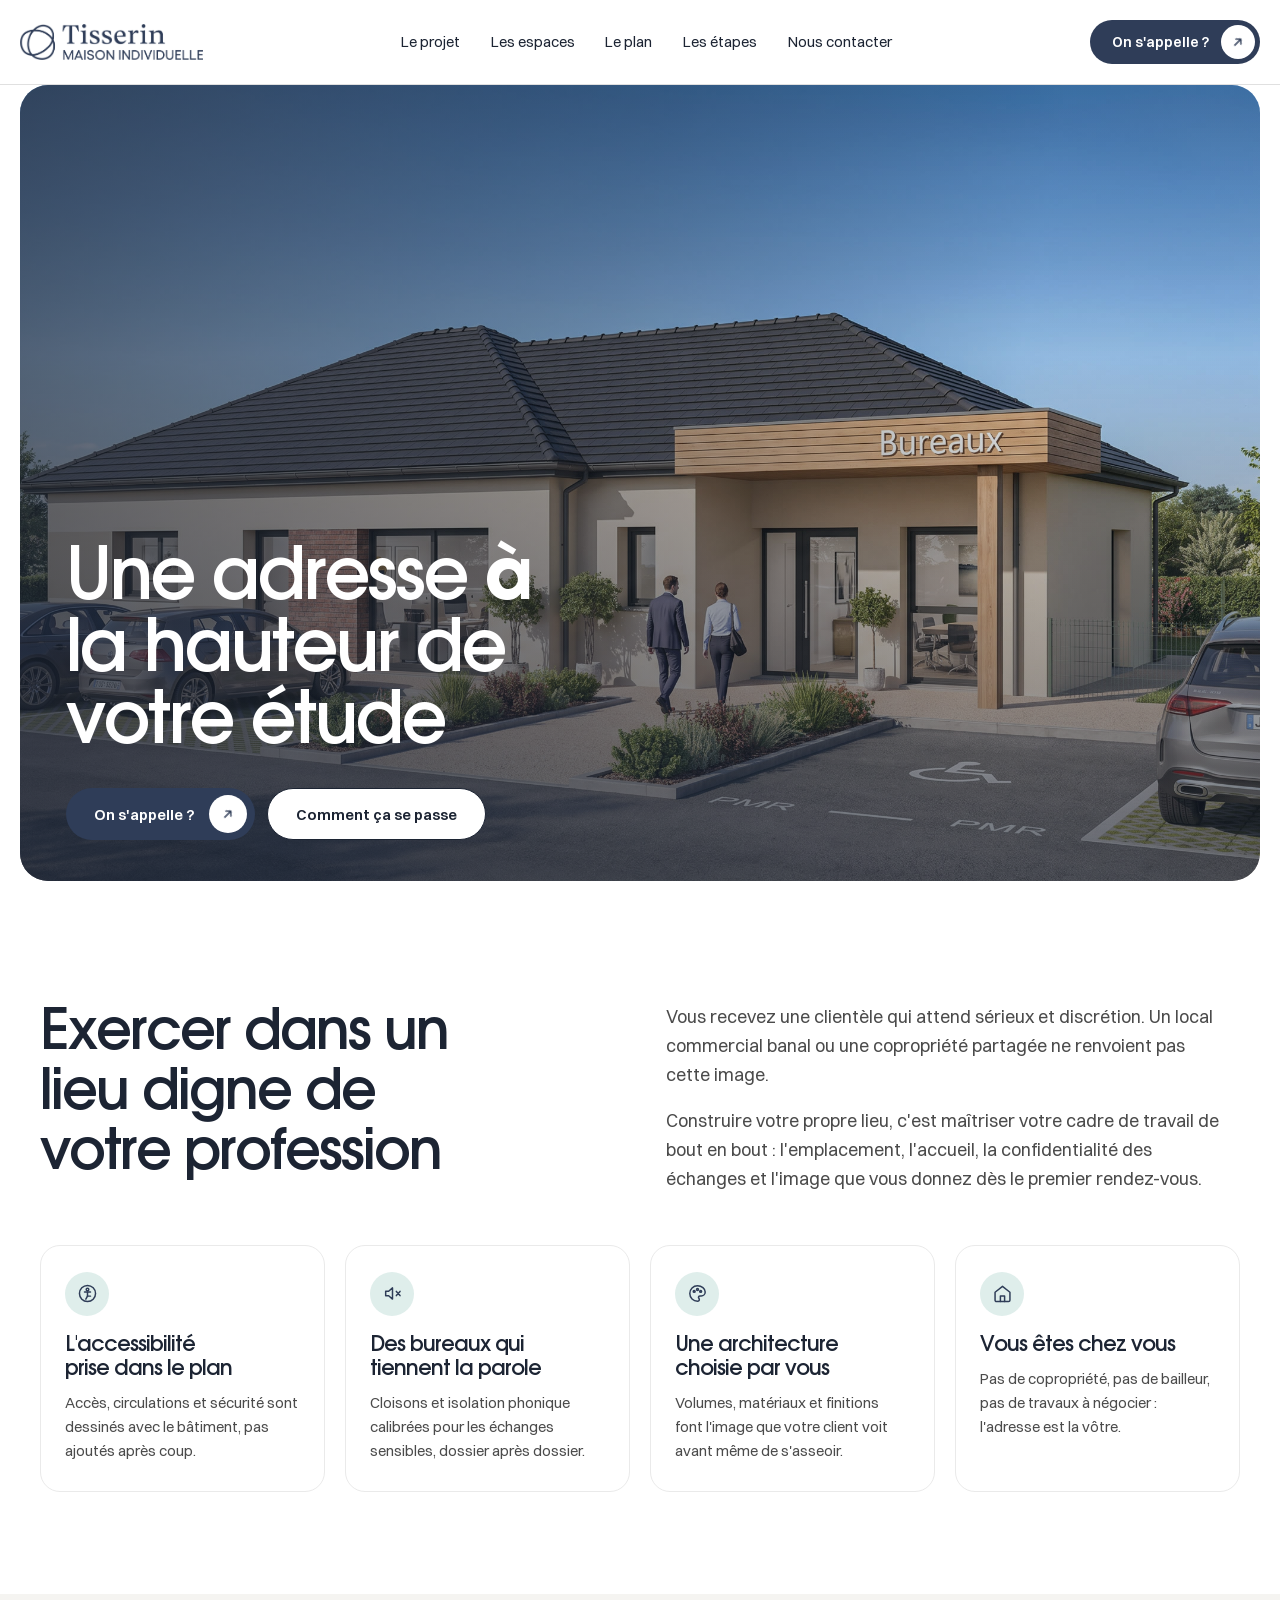
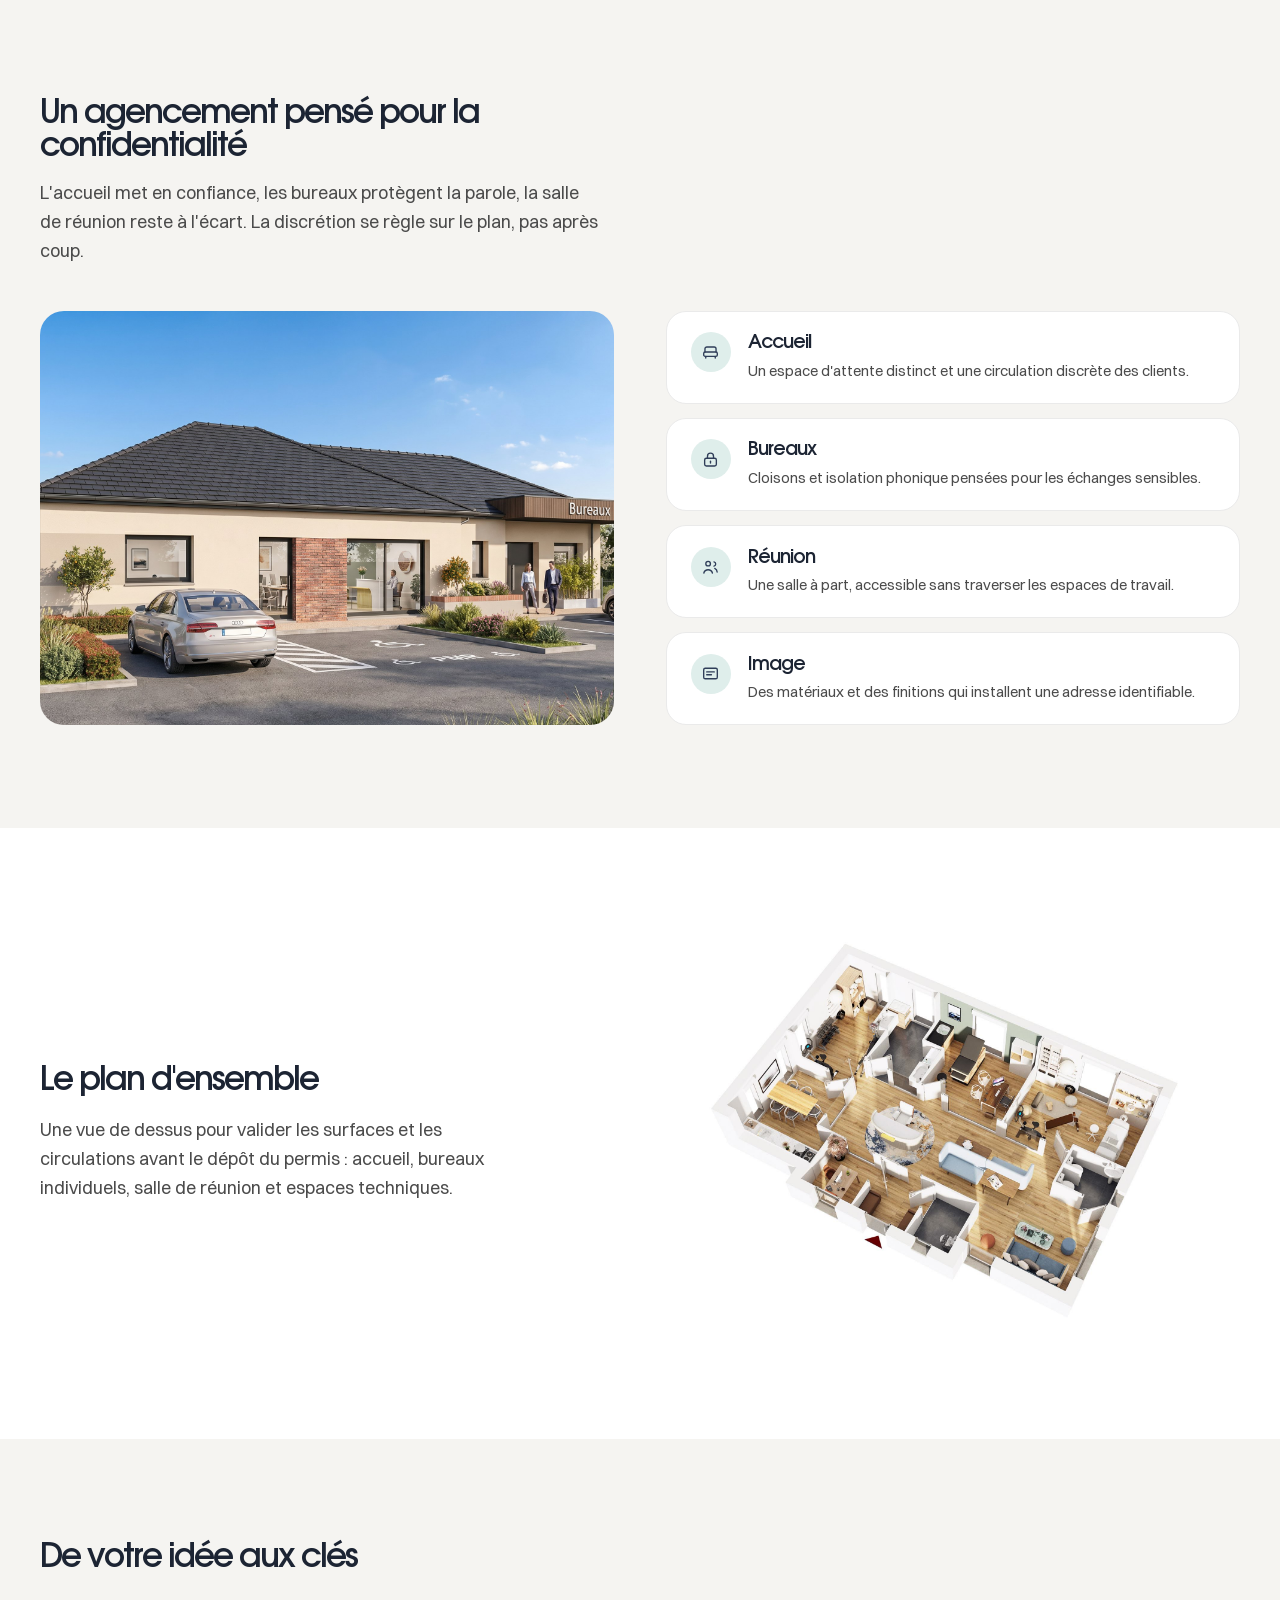
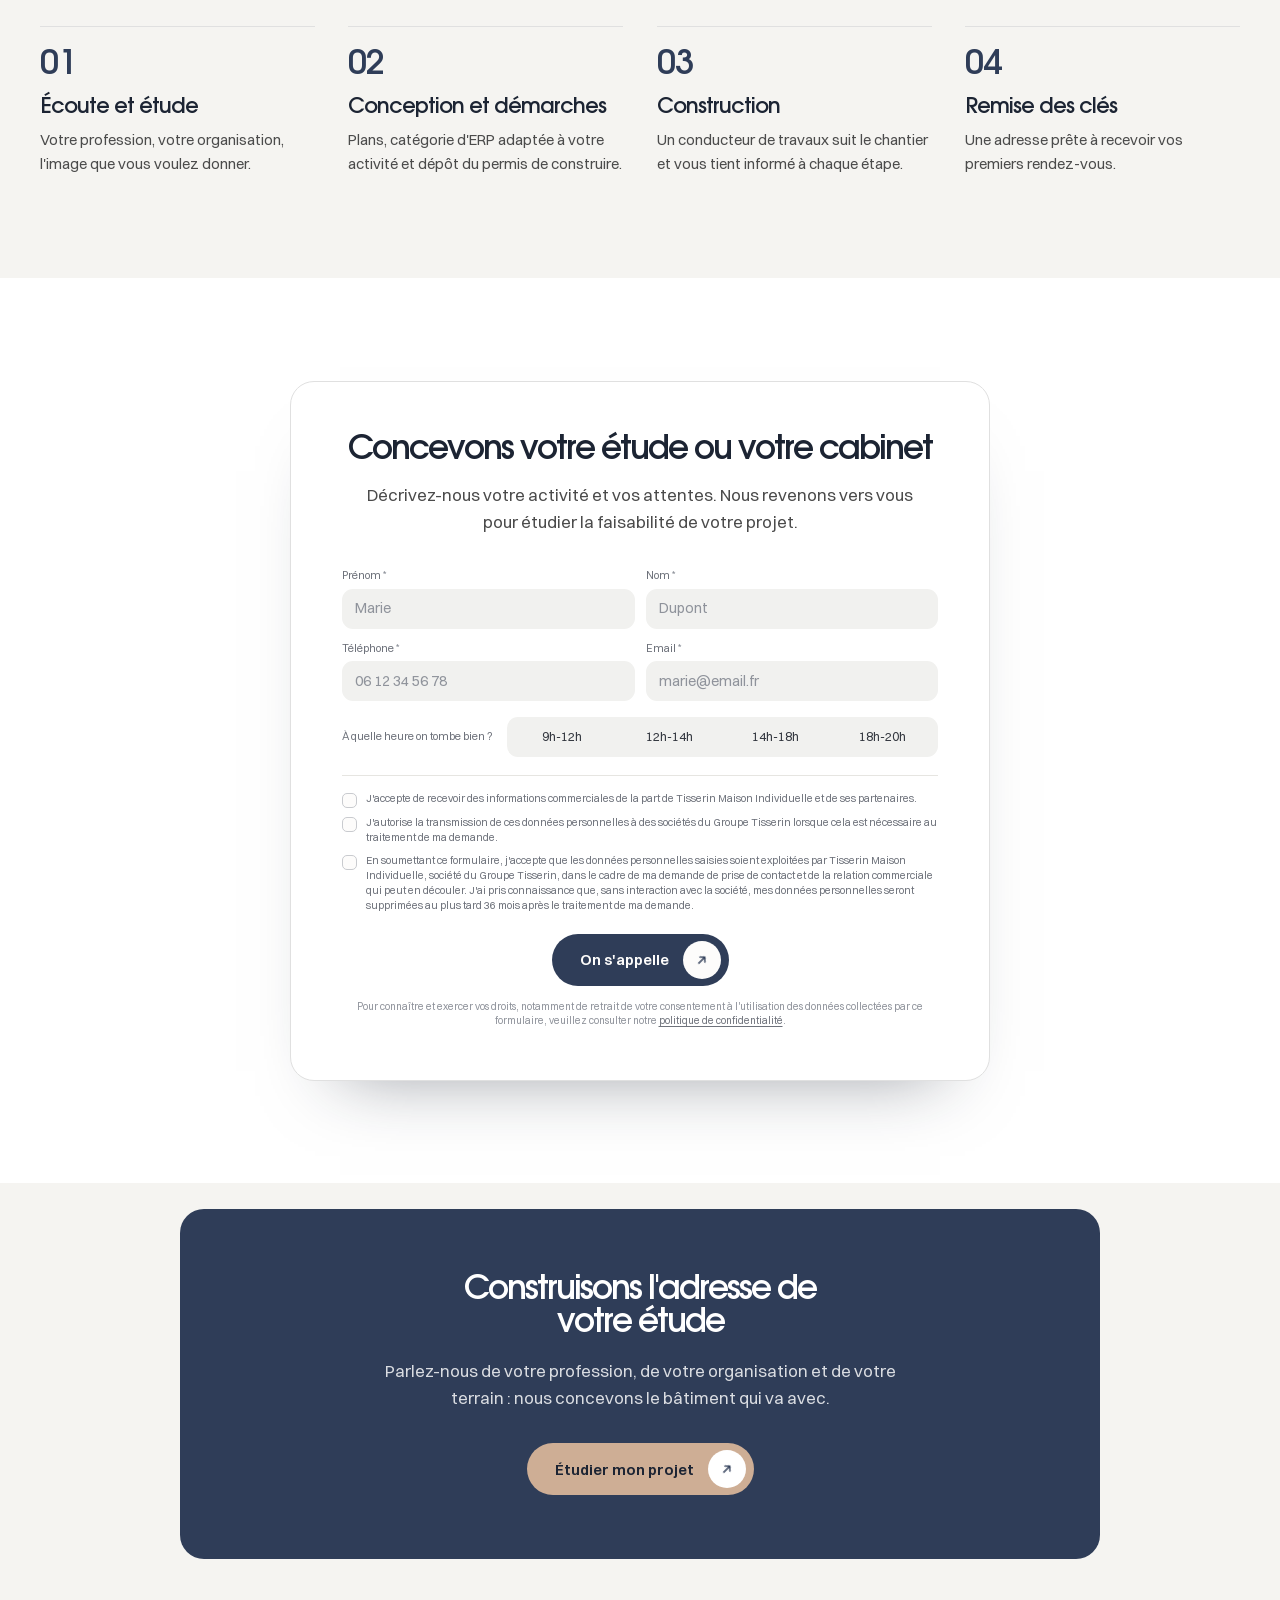
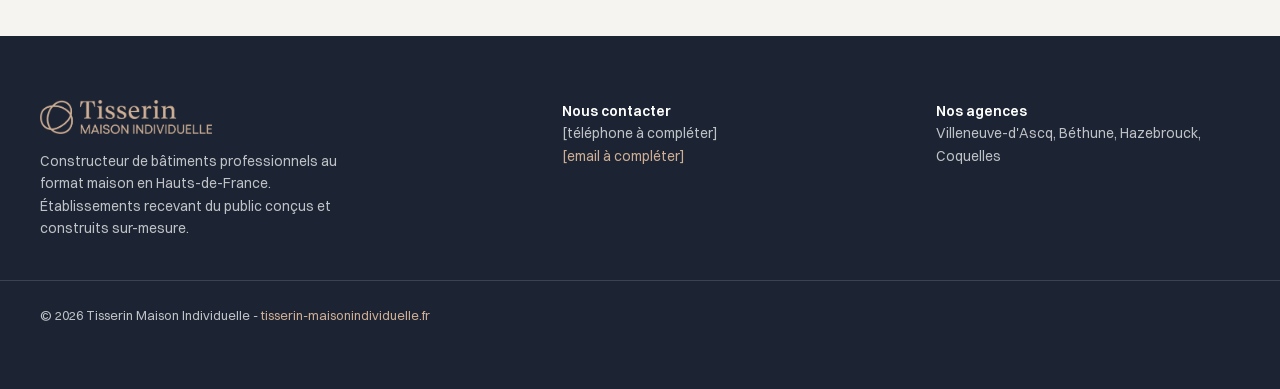
==== professions-reglementees.html @ dc26e5a3 "Landing pages ERP TMI : maquettes de recette Trois pages issues d'un gabarit unique (petite enfance," ====
<!doctype html>
<html lang="fr">
<head>
<meta charset="utf-8">
<meta name="viewport" content="width=device-width, initial-scale=1">
<title>Étude de notaire et cabinet d'avocat sur-mesure aux normes ERP | Tisserin Maison Individuelle</title>
<meta name="description" content="Tisserin Maison Individuelle construit votre étude ou votre cabinet sur-mesure, aux normes ERP : une adresse qui inspire confiance et préserve la confidentialité des échanges.">
<meta name="robots" content="noindex, nofollow">
<link rel="preload" href="assets/fonts/Involve-SemiBold.woff2" as="font" type="font/woff2" crossorigin>
<link rel="preload" href="assets/fonts/Switzer-Regular.woff2" as="font" type="font/woff2" crossorigin>
<link rel="stylesheet" href="gabarit/lp-erp.css">
</head>
<body>

<!-- ============ HEADER ============ -->
<header class="hdr">
  <div class="hdr-in">
    <a class="hdr-logo" href="https://www.tisserin-maisonindividuelle.fr/" aria-label="Tisserin Maison Individuelle">
      <img src="assets/logo-tmi-navy.png" alt="Tisserin Maison Individuelle" width="857" height="169">
    </a>
    <nav class="hdr-nav" aria-label="Sections de la page">
      <a href="#projet">Le projet</a>
      <a href="#metier">Les espaces</a>
      <a href="#plan">Le plan</a>
      <a href="#etapes">Les étapes</a>
      <a href="#contact">Nous contacter</a>
    </nav>
    <a class="btn btn--navy btn--sm hdr-cta" href="#contact"><span class="btn-txt">On s'appelle ?</span><span class="btn-rond"><span class="btn-icon-wrap"><span class="btn-icon"><svg viewBox="0 0 24 24" fill="none" stroke="currentColor" stroke-width="2.2" stroke-linecap="round" stroke-linejoin="round" aria-hidden="true"><path d="M4 12h15M13 6l6 6-6 6"/></svg></span><span class="btn-icon-hover"><svg viewBox="0 0 24 24" fill="none" stroke="currentColor" stroke-width="2.2" stroke-linecap="round" stroke-linejoin="round" aria-hidden="true"><path d="M4 12h15M13 6l6 6-6 6"/></svg></span></span></span></a>
  </div>
</header>

<!-- ============ HERO ============ -->
<section class="hero">
  <div class="hero-cadre">
    <div class="hero-carte">
      <div class="hero-bg">
        <img src="assets/bureau-exterieur.jpg" alt="Bâtiment de bureaux au format maison, entrée et stationnement accessible" fetchpriority="high">
      </div>
      <div class="hero-txt">
        <h1>Une adresse à la hauteur de votre étude</h1>
      </div>
      <div class="hero-actions">
        <a class="btn btn--navy" href="#contact"><span class="btn-txt">On s'appelle ?</span><span class="btn-rond"><span class="btn-icon-wrap"><span class="btn-icon"><svg viewBox="0 0 24 24" fill="none" stroke="currentColor" stroke-width="2.2" stroke-linecap="round" stroke-linejoin="round" aria-hidden="true"><path d="M4 12h15M13 6l6 6-6 6"/></svg></span><span class="btn-icon-hover"><svg viewBox="0 0 24 24" fill="none" stroke="currentColor" stroke-width="2.2" stroke-linecap="round" stroke-linejoin="round" aria-hidden="true"><path d="M4 12h15M13 6l6 6-6 6"/></svg></span></span></span></a>
        <a class="btn btn--contour" href="#projet"><span class="btn-txt">Comment ça se passe</span></a>
      </div>
    </div>
  </div>
</section>

<!-- ============ INTRO ============ -->
<section class="sec" id="projet">
  <div class="wrap sec-tete rv">
    <h2>Exercer dans un lieu digne de votre profession</h2>
    <div>
      <p class="lede">Vous recevez une clientèle qui attend sérieux et discrétion. Un local commercial banal ou une copropriété partagée ne renvoient pas cette image.</p>
      <p class="lede" style="margin-top:1.1rem">Construire votre propre lieu, c'est maîtriser votre cadre de travail de bout en bout : l'emplacement, l'accueil, la confidentialité des échanges et l'image que vous donnez dès le premier rendez-vous.</p>
    </div>
  </div>
  <div class="wrap">
    <div class="cartes cartes-picto rv">
      <article class="carte-picto"><span class="carte-ico"><svg viewBox="0 0 24 24" fill="none" stroke="currentColor" stroke-width="1.7" stroke-linecap="round" stroke-linejoin="round" aria-hidden="true"><circle cx="12" cy="12" r="9.2"/><circle cx="12" cy="7.4" r="1.5"/><path d="M8.6 10.2h6.8"/><path d="M12 10.2V15h3.4"/><path d="m12 15-1.9 3.4"/></svg></span><h3>L'accessibilité prise dans le plan</h3><p>Accès, circulations et sécurité sont dessinés avec le bâtiment, pas ajoutés après coup.</p></article>
      <article class="carte-picto"><span class="carte-ico"><svg viewBox="0 0 24 24" fill="none" stroke="currentColor" stroke-width="1.7" stroke-linecap="round" stroke-linejoin="round" aria-hidden="true"><path d="M4.2 14.6V9.4h3.4L12 5.6v12.8l-4.4-3.8z"/><path d="m16.4 9.6 4.2 4.8M20.6 9.6l-4.2 4.8"/></svg></span><h3>Des bureaux qui tiennent la parole</h3><p>Cloisons et isolation phonique calibrées pour les échanges sensibles, dossier après dossier.</p></article>
      <article class="carte-picto"><span class="carte-ico"><svg viewBox="0 0 24 24" fill="none" stroke="currentColor" stroke-width="1.7" stroke-linecap="round" stroke-linejoin="round" aria-hidden="true"><path d="M12 3.2a8.8 8.8 0 0 0 0 17.6c1.4 0 2.1-.9 2.1-1.9 0-1.2-1-1.7-1-2.7 0-.8.7-1.4 1.6-1.4h1.6a4.5 4.5 0 0 0 4.5-4.5c0-3.9-4-7.1-8.8-7.1z"/><circle cx="8.2" cy="9.6" r="1.1"/><circle cx="12" cy="7.4" r="1.1"/><circle cx="15.6" cy="9.6" r="1.1"/></svg></span><h3>Une architecture choisie par vous</h3><p>Volumes, matériaux et finitions font l'image que votre client voit avant même de s'asseoir.</p></article>
      <article class="carte-picto"><span class="carte-ico"><svg viewBox="0 0 24 24" fill="none" stroke="currentColor" stroke-width="1.7" stroke-linecap="round" stroke-linejoin="round" aria-hidden="true"><path d="M3.5 10.6 12 3.8l8.5 6.8v9a1.6 1.6 0 0 1-1.6 1.6H5.1a1.6 1.6 0 0 1-1.6-1.6z"/><path d="M9.6 21.2v-6.4h4.8v6.4"/></svg></span><h3>Vous êtes chez vous</h3><p>Pas de copropriété, pas de bailleur, pas de travaux à négocier : l'adresse est la vôtre.</p></article>
    </div>
  </div>
</section>

<!-- ============ SCENE METIER (image + cartes) ============ -->
<section class="sec sec--casse" id="metier">
  <div class="wrap rv">
    <header class="sec-intro">
      <h2 class="h2-sm">Un agencement pensé pour la confidentialité</h2>
      <p class="lede">L'accueil met en confiance, les bureaux protègent la parole, la salle de réunion reste à l'écart. La discrétion se règle sur le plan, pas après coup.</p>
    </header>
    <div class="duo duo-scene">
      <div class="duo-media">
        <img src="assets/bureau-scene.jpg" alt="Bâtiment professionnel au format maison vu depuis le stationnement, enseigne Bureaux" loading="lazy">
      </div>
      <ul class="cartes-ligne">
        <li><span class="carte-ico"><svg viewBox="0 0 24 24" fill="none" stroke="currentColor" stroke-width="1.7" stroke-linecap="round" stroke-linejoin="round" aria-hidden="true"><path d="M5 11.4V7.4A2.4 2.4 0 0 1 7.4 5h9.2A2.4 2.4 0 0 1 19 7.4v4"/><rect x="3.4" y="11.4" width="17.2" height="5.4" rx="1.8"/><path d="M6 16.8V19M18 16.8V19"/></svg></span><div><h3>Accueil</h3><p>Un espace d'attente distinct et une circulation discrète des clients.</p></div></li>
        <li><span class="carte-ico"><svg viewBox="0 0 24 24" fill="none" stroke="currentColor" stroke-width="1.7" stroke-linecap="round" stroke-linejoin="round" aria-hidden="true"><rect x="4.6" y="10.4" width="14.8" height="9.8" rx="2.2"/><path d="M8.2 10.4V7.8a3.8 3.8 0 0 1 7.6 0v2.6"/><path d="M12 14.2v2.2"/></svg></span><div><h3>Bureaux</h3><p>Cloisons et isolation phonique pensées pour les échanges sensibles.</p></div></li>
        <li><span class="carte-ico"><svg viewBox="0 0 24 24" fill="none" stroke="currentColor" stroke-width="1.7" stroke-linecap="round" stroke-linejoin="round" aria-hidden="true"><circle cx="9" cy="8.4" r="2.9"/><path d="M3.6 20.2a5.6 5.6 0 0 1 10.8 0"/><path d="M16.4 6.2a2.7 2.7 0 0 1 0 5.3"/><path d="M17.4 14.4a5.3 5.3 0 0 1 3 4.6"/></svg></span><div><h3>Réunion</h3><p>Une salle à part, accessible sans traverser les espaces de travail.</p></div></li>
        <li><span class="carte-ico"><svg viewBox="0 0 24 24" fill="none" stroke="currentColor" stroke-width="1.7" stroke-linecap="round" stroke-linejoin="round" aria-hidden="true"><rect x="3.4" y="5.4" width="17.2" height="13.2" rx="2"/><path d="M7.2 10h9.6M7.2 13.6h6"/></svg></span><div><h3>Image</h3><p>Des matériaux et des finitions qui installent une adresse identifiable.</p></div></li>
      </ul>
    </div>
  </div>
</section>

<!-- ============ PLAN ============ -->
<section class="sec" id="plan">
  <div class="wrap duo duo-inverse rv">
    <div class="duo-media">
      <img src="assets/bureau-plan.jpg" alt="Plan en vue de dessus d'un bâtiment de bureaux au format maison" loading="lazy">
    </div>
    <div>
      <h2 class="h2-sm">Le plan d'ensemble</h2>
      <p class="lede">Une vue de dessus pour valider les surfaces et les circulations avant le dépôt du permis : accueil, bureaux individuels, salle de réunion et espaces techniques.</p>
    </div>
  </div>
</section>

<!-- ============ PROCESS ============ -->
<section class="sec sec--casse" id="etapes">
  <div class="wrap rv">
    <h2 class="h2-sm">De votre idée aux clés</h2>
    <ol class="etapes">
      <li><span class="etape-num">01</span><h3>Écoute et étude</h3><p>Votre profession, votre organisation, l'image que vous voulez donner.</p></li>
      <li><span class="etape-num">02</span><h3>Conception et démarches</h3><p>Plans, catégorie d'ERP adaptée à votre activité et dépôt du permis de construire.</p></li>
      <li><span class="etape-num">03</span><h3>Construction</h3><p>Un conducteur de travaux suit le chantier et vous tient informé à chaque étape.</p></li>
      <li><span class="etape-num">04</span><h3>Remise des clés</h3><p>Une adresse prête à recevoir vos premiers rendez-vous.</p></li>
    </ol>
  </div>
</section>

<!-- ============ FORMULAIRE ============ -->
<!--
  C'EST LE FORMULAIRE DE LA POP-UP DE RAPPEL DE TMI, a l'identique.
  Meme balisage (le DOM reel du CF7 9776) et meme dessin (les regles #tmiFc de
  spaciaz-child/tmi-popup-contact.css, recopiees dans lp-erp.css).
  Le jour ou la page part sur le site, ce bloc entier est remplace par le code
  court, qui rend exactement ce balisage :

      [tmi_contact]

  Ne pas retoucher le dessin ici sans le repercuter dans tmi-popup-contact.css,
  sinon le formulaire de la landing et celui du site divergent.
-->
<section class="form-sec" id="contact">
  <div class="wrap">
    <div class="form-carte rv">
      <header>
        <h2 class="h2-sm">Concevons votre étude ou votre cabinet</h2>
        <p class="lede" style="margin-inline:auto">Décrivez-nous votre activité et vos attentes. Nous revenons vers vous pour étudier la faisabilité de votre projet.</p>
      </header>
      <div id="tmiFc">
<div class="wpcf7 no-js" id="wpcf7-f9776-o1" lang="fr-FR" dir="ltr" data-wpcf7-id="9776">
<div class="screen-reader-response"><p role="status" aria-live="polite" aria-atomic="true"></p> <ul></ul></div>
<form action="#wpcf7-f9776-o1" method="post" class="wpcf7-form init" aria-label="Formulaire de contact" novalidate="novalidate" data-status="init">
<fieldset class="hidden-fields-container"><input type="hidden" name="_wpcf7" value="9776" /><input type="hidden" name="_wpcf7_version" value="6.1.6" /><input type="hidden" name="_wpcf7_locale" value="fr_FR" /><input type="hidden" name="_wpcf7_unit_tag" value="wpcf7-f9776-o1" /><input type="hidden" name="_wpcf7_container_post" value="0" /><input type="hidden" name="_wpcf7_posted_data_hash" value="" />
</fieldset>
<div class="tmi-form tmi-form--compact">

<div class="tmi-form__grid">
<p class="tmi-field"><label for="tmi-prenom">Prénom <abbr class="tmi-field__req" title="obligatoire">*</abbr></label>
<span class="wpcf7-form-control-wrap" data-name="prenom"><input size="40" maxlength="400" class="wpcf7-form-control wpcf7-text wpcf7-validates-as-required" id="tmi-prenom" autocomplete="given-name" aria-required="true" aria-invalid="false" placeholder="Marie" value="" type="text" name="prenom" /></span></p>

<p class="tmi-field"><label for="tmi-nom">Nom <abbr class="tmi-field__req" title="obligatoire">*</abbr></label>
<span class="wpcf7-form-control-wrap" data-name="nom"><input size="40" maxlength="400" class="wpcf7-form-control wpcf7-text wpcf7-validates-as-required" id="tmi-nom" autocomplete="family-name" aria-required="true" aria-invalid="false" placeholder="Dupont" value="" type="text" name="nom" /></span></p>

<p class="tmi-field"><label for="tmi-tel">Téléphone <abbr class="tmi-field__req" title="obligatoire">*</abbr></label>
<span class="wpcf7-form-control-wrap" data-name="telephone"><input size="40" maxlength="400" inputmode="tel" class="wpcf7-form-control wpcf7-tel wpcf7-validates-as-required wpcf7-text wpcf7-validates-as-tel" id="tmi-tel" autocomplete="tel" aria-required="true" aria-invalid="false" placeholder="06 12 34 56 78" value="" type="tel" name="telephone" /></span></p>

<p class="tmi-field"><label for="tmi-email">Email <abbr class="tmi-field__req" title="obligatoire">*</abbr></label>
<span class="wpcf7-form-control-wrap" data-name="email"><input size="40" maxlength="400" class="wpcf7-form-control wpcf7-email wpcf7-validates-as-required wpcf7-text wpcf7-validates-as-email" id="tmi-email" autocomplete="email" aria-required="true" aria-invalid="false" placeholder="marie@email.fr" value="" type="email" name="email" /></span></p>
</div>

<div class="tmiPp-creneaux tmiPp-creneaux--grand">
<span id="tmiPpCreneau">À quelle heure on tombe bien ?</span>
<span class="wpcf7-form-control-wrap" data-name="creneau"><span class="wpcf7-form-control wpcf7-radio tmiPp-segments" role="radiogroup" aria-labelledby="tmiPpCreneau"><span class="wpcf7-list-item first"><label><input type="radio" name="creneau" value="9h-12h" /><span class="wpcf7-list-item-label">9h-12h</span></label></span><span class="wpcf7-list-item"><label><input type="radio" name="creneau" value="12h-14h" /><span class="wpcf7-list-item-label">12h-14h</span></label></span><span class="wpcf7-list-item"><label><input type="radio" name="creneau" value="14h-18h" /><span class="wpcf7-list-item-label">14h-18h</span></label></span><span class="wpcf7-list-item last"><label><input type="radio" name="creneau" value="18h-20h" /><span class="wpcf7-list-item-label">18h-20h</span></label></span></span></span>
</div>

<p class="tmi-field tmiPp-creneaux tmiPp-creneaux--petit"><label for="tmi-creneau">À quelle heure on tombe bien ?</label>
<span class="wpcf7-form-control-wrap" data-name="creneau_mobile"><select class="wpcf7-form-control wpcf7-select" id="tmi-creneau" aria-invalid="false" name="creneau_mobile"><option value="">Choisir un créneau</option><option value="9h-12h">9h-12h</option><option value="12h-14h">12h-14h</option><option value="14h-18h">14h-18h</option><option value="18h-20h">18h-20h</option></select></span></p>

<div class="tmi-form__consents">
<div class="tmi-field tmi-field--consent">
<span class="wpcf7-form-control-wrap" data-name="consentement"><span class="wpcf7-form-control wpcf7-acceptance optional"><span class="wpcf7-list-item"><label><input type="checkbox" name="consentement" value="1" aria-invalid="false" /><span class="wpcf7-list-item-label">J'accepte de recevoir des informations commerciales de la part de Tisserin Maison Individuelle et de ses partenaires.</span></label></span></span></span>
</div>

<div class="tmi-field tmi-field--consent">
<span class="wpcf7-form-control-wrap" data-name="transmission"><span class="wpcf7-form-control wpcf7-acceptance optional"><span class="wpcf7-list-item"><label><input type="checkbox" name="transmission" value="1" aria-invalid="false" /><span class="wpcf7-list-item-label">J'autorise la transmission de ces données personnelles à des sociétés du Groupe Tisserin lorsque cela est nécessaire au traitement de ma demande.</span></label></span></span></span>
</div>

<div class="tmi-field tmi-field--consent tmi-field--consent-long">
<span class="wpcf7-form-control-wrap" data-name="donnees"><span class="wpcf7-form-control wpcf7-acceptance optional"><span class="wpcf7-list-item"><label><input type="checkbox" name="donnees" value="1" aria-invalid="false" /><span class="wpcf7-list-item-label">En soumettant ce formulaire, j'accepte que les données personnelles saisies soient exploitées par Tisserin Maison Individuelle, société du Groupe Tisserin, dans le cadre de ma demande de prise de contact et de la relation commerciale qui peut en découler. J'ai pris connaissance que, sans interaction avec la société, mes données personnelles seront supprimées au plus tard 36 mois après le traitement de ma demande.</span></label></span></span></span>
</div>
</div>

<p class="tmi-form__actions"><button type="submit" class="tmi-btn"><span class="tmi-btn__texte">On s'appelle</span><span class="tmi-btn__rond"><span class="btn-icon-wrap"><span class="btn-icon"><svg viewBox="0 0 24 24" fill="none" stroke="currentColor" stroke-width="2.2" stroke-linecap="round" stroke-linejoin="round" aria-hidden="true"><path d="M4 12h15M13 6l6 6-6 6"/></svg></span><span class="btn-icon-hover"><svg viewBox="0 0 24 24" fill="none" stroke="currentColor" stroke-width="2.2" stroke-linecap="round" stroke-linejoin="round" aria-hidden="true"><path d="M4 12h15M13 6l6 6-6 6"/></svg></span></span></span></button></p>

<p class="tmi-form__legal">Pour connaître et exercer vos droits, notamment de retrait de votre consentement à l'utilisation des données collectées par ce formulaire, veuillez consulter notre <a href="https://www.tisserin-maisonindividuelle.fr/politique-de-confidentialite/" target="_blank" rel="noopener">politique de confidentialité</a>.</p>

</div><div class="wpcf7-response-output" aria-hidden="true"></div>
</form>
</div>

        <div class="tmiPp-fini" id="tmiFcFini">
          <h3>On a votre numéro</h3>
          <p>Un conseiller de votre secteur vous rappelle sur le créneau choisi.</p>
        </div>
      </div>
    </div>
  </div>
</section>

<!-- ============ CTA ============ -->
<section class="cta-sec sec--casse rv">
  <div class="cta">
    <h2 class="h2-sm">Construisons l'adresse de votre étude</h2>
    <p>Parlez-nous de votre profession, de votre organisation et de votre terrain : nous concevons le bâtiment qui va avec.</p>
    <a class="btn btn--sable" href="#contact"><span class="btn-txt">Étudier mon projet</span><span class="btn-rond"><span class="btn-icon-wrap"><span class="btn-icon"><svg viewBox="0 0 24 24" fill="none" stroke="currentColor" stroke-width="2.2" stroke-linecap="round" stroke-linejoin="round" aria-hidden="true"><path d="M4 12h15M13 6l6 6-6 6"/></svg></span><span class="btn-icon-hover"><svg viewBox="0 0 24 24" fill="none" stroke="currentColor" stroke-width="2.2" stroke-linecap="round" stroke-linejoin="round" aria-hidden="true"><path d="M4 12h15M13 6l6 6-6 6"/></svg></span></span></span></a>
  </div>
</section>

<!-- ============ FOOTER ============ -->
<footer class="ftr">
  <div class="wrap">
    <div>
      <img src="assets/logo-tmi-beige.png" alt="Tisserin Maison Individuelle">
      <p style="margin-top:1rem">Constructeur de bâtiments professionnels au format maison en Hauts-de-France. Établissements recevant du public conçus et construits sur-mesure.</p>
    </div>
    <div>
      <p><strong style="color:#fff">Nous contacter</strong><br>
      [téléphone à compléter]<br>
      <a href="mailto:[email à compléter]">[email à compléter]</a></p>
    </div>
    <div>
      <p><strong style="color:#fff">Nos agences</strong><br>
      Villeneuve-d'Ascq, Béthune, Hazebrouck, Coquelles</p>
    </div>
  </div>
  <div class="wrap ftr-bas">
    <span>&copy; <span data-annee>2026</span> Tisserin Maison Individuelle - <a href="https://www.tisserin-maisonindividuelle.fr/">tisserin-maisonindividuelle.fr</a></span>
  </div>
</footer>

<script src="gabarit/lp-erp.js"></script>
</body>
</html>
---- gabarit/lp-erp.css ----
/* =========================================================================
   TMI - Landing pages ERP - systeme partage (gabarit unique)
   Tokens releves sur le site live www.tisserin-maisonindividuelle.fr
   (kit Elementor post 7 + theme Spaciaz), le 2026-08-26.
   Typo : Involve (titres, 700, ls -2px) + Switzer (texte, 400/600)
   Couleurs : sable #CEAE95 / navy #2F3D58 / encre #1C2433 / menthe #DFEEEB
   ========================================================================= */

/* ---- Polices du site TMI, auto-hebergees (memes fichiers que le theme) ---- */
@font-face{font-family:"Involve";src:url("../assets/fonts/Involve-SemiBold.woff2") format("woff2"),url("../assets/fonts/Involve-SemiBold.woff") format("woff");font-weight:600 700;font-style:normal;font-display:swap}
@font-face{font-family:"Switzer";src:url("../assets/fonts/Switzer-Regular.woff2") format("woff2"),url("../assets/fonts/Switzer-Regular.woff") format("woff");font-weight:400;font-style:normal;font-display:swap}
@font-face{font-family:"Switzer";src:url("../assets/fonts/Switzer-Semibold.woff2") format("woff2"),url("../assets/fonts/Switzer-Semibold.woff") format("woff");font-weight:600 700;font-style:normal;font-display:swap}

:root{
  /* couleurs = Global Colors du kit Elementor */
  --sable:#CEAE95;
  --sable-hover:#BE9B7F;
  --navy:#2F3D58;
  --encre:#1C2433;
  --menthe:#DFEEEB;
  --texte:#4B4B4B;
  --texte-clair:#6E6E6E;
  --trait:#E0E0E0;
  --blanc:#FFFFFF;
  --casse:#F5F4F1;       /* blanc casse, une section sur deux */

  --wrap:1290px;
  --pad:clamp(1.25rem,4vw,2.5rem);
  --sec:clamp(4.5rem,8vw,7.5rem);
  --radius-bloc:24px;
  --radius-carte:20px;
  --radius-hero:28px;
  --cadre:20px;          /* marge blanche autour de la carte hero */
  --hdr-h:84px;          /* hauteur du header, retiree de la hauteur du hero */

  --disp:"Involve","Century Gothic",system-ui,sans-serif;
  --sans:"Switzer",system-ui,sans-serif;
  --ease:cubic-bezier(.16,1,.3,1);
}

*{box-sizing:border-box}
html{-webkit-text-size-adjust:100%;scroll-behavior:smooth}
body{
  margin:0;background:var(--blanc);color:var(--texte);
  font-family:var(--sans);font-size:18px;line-height:1.6;
  -webkit-font-smoothing:antialiased;overflow-x:clip;
}
img{display:block;max-width:100%}
a{color:inherit;text-decoration:none}

h1,h2,h3,h4{font-family:var(--disp);font-weight:700;color:var(--encre);margin:0;letter-spacing:-2px;line-height:1.06}
h1{font-size:clamp(2.6rem,5.6vw,5.625rem);line-height:1}
h2{font-size:clamp(2.1rem,4.4vw,4.375rem)}
h2.h2-sm{font-size:clamp(1.75rem,2.6vw,2.375rem);line-height:1}
h3{font-size:1.3125rem;line-height:1.15;letter-spacing:-1px}
p{margin:0}

.wrap{width:100%;max-width:var(--wrap);margin-inline:auto;padding-inline:var(--pad)}
.lede{font-size:clamp(1.0625rem,.5vw+.95rem,1.25rem);line-height:1.6;max-width:56ch}
.sr{position:absolute;width:1px;height:1px;overflow:hidden;clip:rect(0 0 0 0);white-space:nowrap}

/* ---- Le bouton du site -----------------------------------------------------
   Pilule pleine, rond de 38px loge dans le bord droit, d'une autre couleur.
   L'animation est celle du theme TMI, reprise a l'identique du bouton de la
   pop-up de rappel (spaciaz-child/tmi-popup-contact.css) : au survol la fleche
   part vers le haut a droite en retrecissant, et une seconde fleche entre par
   le bas a gauche. Ce n'est PAS une rotation.
   Une seule mecanique de bouton sur toute la page, comme sur le site. */
.btn{
  font:600 15px/1 var(--sans);
  display:inline-flex;align-items:center;justify-content:space-between;gap:14px;
  min-height:52px;padding:7px 8px 7px 28px;cursor:pointer;
  border:none;border-radius:999px;text-transform:none;letter-spacing:0;
  background:var(--navy);color:var(--blanc);
  transition:background .2s ease,color .2s ease,transform .2s ease;
}
.btn:hover{transform:translateY(-1px)}
.btn:focus-visible{outline:2px solid var(--encre);outline-offset:3px}
.btn-txt{flex:0 0 auto}
.btn-rond{
  flex:0 0 38px;width:38px;height:38px;border-radius:50%;
  display:grid;place-items:center;
  background:var(--blanc);color:var(--navy);transition:background .2s ease;
}
.btn-icon-wrap{width:18px;height:18px;display:flex;align-items:center;justify-content:center;position:relative;overflow:hidden}
.btn-icon,.btn-icon-hover{display:flex;color:currentColor;transition:transform .35s linear}
.btn-icon svg,.btn-icon-hover svg{width:14px;height:14px;display:block}
.btn-icon{transform:translate3d(0,0,0) scale3d(1,1,1) rotate(-45deg);transform-style:preserve-3d}
.btn-icon-hover{position:absolute;transform:translate3d(-17px,17px,0) scale3d(.2,.2,1) rotate(-45deg)}
.btn:hover .btn-icon{transform:translate3d(17px,-17px,0) scale3d(.2,.2,1) rotate(-45deg)}
.btn:hover .btn-icon-hover{transform:translate3d(0,0,0) scale3d(1,1,1) rotate(-45deg)}

.btn--navy{background:var(--navy);color:var(--blanc)}
.btn--navy:hover{background:var(--encre)}
.btn--navy:hover .btn-rond{background:var(--menthe)}
.btn--sable{background:var(--sable);color:var(--encre)}
.btn--sable:hover{background:var(--sable-hover)}
.btn--sable:hover .btn-rond{background:var(--menthe)}
/* Bouton secondaire : fond blanc, bordure et texte encre, SANS pastille. */
.btn--contour{background:var(--blanc);color:var(--encre);border:1px solid var(--encre);
  padding:15px 28px;justify-content:center}
.btn--contour:hover{background:var(--encre);color:var(--blanc)}
/* Version compacte, pour le header */
.btn--sm{min-height:44px;padding:5px 5px 5px 22px;gap:12px;font-size:14px}
.btn--sm .btn-rond{flex:0 0 34px;width:34px;height:34px}

/* ---- Header : logo a gauche, ancres au centre, bouton d'appel a droite ----
   Le contenu du header est pose sur le MEME rail que la carte du hero
   (`--cadre`, 20px) : le bord gauche du logo tombe pile sur le bord gauche de
   la photo, et le bord droit du bouton sur le bord droit de la photo. C'est la
   seule ligne verticale visible sur toute la hauteur de l'ecran, donc c'est sur
   elle qu'on aligne.
   Les fichiers de logo sont DETOURES (_prepare-assets.py) : sans ca, 86px de
   vide en haut et 34px a gauche dans le PNG font un logo deux fois trop petit
   pour sa hauteur CSS, et decale du rail. */
.hdr{position:sticky;top:0;z-index:60;background:var(--blanc);border-bottom:1px solid var(--trait)}
.hdr-in{display:flex;align-items:center;justify-content:space-between;gap:2rem;
  padding:0 var(--cadre);height:var(--hdr-h)}
.hdr-logo{display:flex;align-items:center;flex:none}
.hdr-logo img{height:36px;width:auto;display:block}
.hdr-nav{display:flex;align-items:center;gap:clamp(1.2rem,2.4vw,2.4rem);margin-inline:auto}
.hdr-nav a{position:relative;font-size:15px;font-weight:500;color:var(--encre);padding-block:5px}
.hdr-nav a::after{content:"";position:absolute;left:0;right:0;bottom:0;height:1.5px;
  background:var(--sable);transform:scaleX(0);transform-origin:left;
  transition:transform .25s var(--ease)}
.hdr-nav a:hover::after{transform:scaleX(1)}
.hdr-cta{flex:none}
/* Les sections visees par les ancres se degagent du header collant, sinon leur
   titre arrive dessous. */
#projet,#metier,#plan,#etapes,#contact{scroll-margin-top:calc(var(--hdr-h) + 16px)}
@media(max-width:1080px){.hdr-nav{display:none}}
@media(max-width:820px){
  .hdr-in{gap:1rem}
  .hdr-logo img{height:28px}
  .hdr-cta{font-size:13.5px;padding-left:18px}
}

/* ---- Hero (calque du modele programme v2 de Tisserin Promotion) : la photo
   remplit l'ecran sous le header, avec 20px de blanc a gauche, a droite et en
   bas, et des coins arrondis sur les QUATRE angles. Le titre et les boutons
   sont poses par-dessus, en bas a gauche. ---- */
.hero{padding:0}
.hero-cadre{padding:0 var(--cadre) var(--cadre)}
.hero-carte{position:relative;border-radius:var(--radius-hero);overflow:hidden;
  height:calc(100svh - var(--hdr-h) - var(--cadre));min-height:520px;
  display:flex;flex-direction:column;justify-content:flex-end}
.hero-bg{position:absolute;inset:0;z-index:0}
.hero-bg img{width:100%;height:100%;object-fit:cover;object-position:center 62%}
.hero-bg::after{content:"";position:absolute;inset:0;background:
  linear-gradient(100deg,rgba(28,36,51,.66) 0%,rgba(28,36,51,.34) 46%,rgba(28,36,51,.06) 76%),
  linear-gradient(180deg,rgba(28,36,51,.34) 0%,rgba(28,36,51,.06) 34%,rgba(28,36,51,.62) 100%)}
.hero-txt{position:relative;z-index:2;padding:0 clamp(1.75rem,3.6vw,3.25rem)}
.hero h1{color:var(--blanc);max-width:15ch;text-wrap:balance}
.hero-actions{position:relative;z-index:3;display:flex;flex-wrap:wrap;gap:.75rem;
  padding:clamp(1.5rem,2.4vw,2rem) clamp(1.75rem,3.6vw,3.25rem) clamp(1.75rem,3.2vw,3rem)}
@media(max-width:760px){
  .hero-carte{height:auto;min-height:min(78svh,620px)}
  .hero-actions{flex-direction:column;align-items:stretch}
  .hero-actions .btn{width:100%}
}

/* ---- Sections ---- */
.sec{padding-block:var(--sec)}
/* Une section sur deux sur fond blanc casse, pour donner un rythme a la page.
   Les deux fonds se TOUCHENT, sans marge ni arrondi : c'est le principe, l'oeil
   doit sentir la respiration sans voir une couture. Le blanc casse n'est pas une
   couleur de charte, c'est une nuance pale autorisee (cf tmi.md). */
.sec--casse{background:var(--casse)}
/* AUCUN aplat de couleur en fond de section : retire le 2026-08-28 a la demande
   de Louis. Le menthe #DFEEEB est pourtant la couleur claire officielle de la
   charte (et `--background_light` du theme enfant du site), mais il ne lui va
   pas en grand aplat sur cette page. Il ne reste qu'en pastille sous les pictos
   et au survol des boutons. Le seul bloc colore de la page est le CTA navy. */
.sec-tete{display:grid;grid-template-columns:minmax(0,1fr) minmax(0,1fr);gap:clamp(1.5rem,4vw,4rem);align-items:start}
.sec-tete h2{max-width:14ch}
.sec-intro{max-width:60ch;margin-bottom:clamp(1.8rem,3.5vw,2.8rem)}
.sec-intro h2{margin-bottom:1rem}
@media(max-width:900px){.sec-tete{grid-template-columns:1fr;gap:1.8rem}.sec-tete h2{max-width:none}}

/* ---- Pastille de picto, commune aux deux jeux de cartes ---- */
.carte-ico{width:44px;height:44px;border-radius:50%;display:grid;place-items:center;
  background:var(--menthe);color:var(--navy);flex:none}
.carte-ico svg{width:21px;height:21px;display:block}

/* ---- Cartes de la section intro : quatre en ligne, picto au-dessus ---- */
.cartes{display:grid;gap:clamp(1rem,1.6vw,1.5rem);margin-top:clamp(2rem,4vw,3.2rem)}
.cartes-picto{grid-template-columns:repeat(4,minmax(0,1fr))}
.carte-picto{background:var(--blanc);border:1px solid #EAEAEA;border-radius:var(--radius-carte);
  padding:1.6rem 1.5rem 1.75rem}
.carte-picto .carte-ico{margin-bottom:1.1rem}
.carte-picto h3{margin-bottom:.6rem;text-wrap:balance}
.carte-picto p{font-size:.9375rem;line-height:1.6;color:var(--texte)}
@media(max-width:1000px){.cartes-picto{grid-template-columns:repeat(2,minmax(0,1fr))}}
@media(max-width:600px){.cartes-picto{grid-template-columns:1fr}}

/* ---- Cartes de la section metier : empilees, picto a gauche ----
   Volontairement une autre disposition que celles de l'intro : quatre cartes
   larges en colonne, le picto en tete de ligne, pour ne pas relire deux fois
   la meme grille dans la meme page. */
.cartes-ligne{list-style:none;margin:0;padding:0;display:grid;gap:.85rem;align-content:start}
.cartes-ligne li{display:flex;gap:1.1rem;align-items:flex-start;
  background:var(--blanc);border:1px solid #EAEAEA;border-radius:var(--radius-carte);
  padding:1.3rem 1.5rem}
.cartes-ligne .carte-ico{width:40px;height:40px}
.cartes-ligne .carte-ico svg{width:19px;height:19px}
.cartes-ligne h3{font-size:1.1875rem;margin-bottom:.3rem}
.cartes-ligne p{font-size:.9375rem;line-height:1.55;color:var(--texte)}

/* 2 colonnes image + texte */
.duo{display:grid;grid-template-columns:repeat(2,minmax(0,1fr));gap:clamp(1.8rem,4vw,4rem);align-items:center}
.duo-media img{width:100%;height:100%;object-fit:cover;border-radius:var(--radius-bloc)}
.duo h2{margin-bottom:1.2rem}
.duo .lede{max-width:46ch}
.duo-inverse .duo-media{order:2}
.duo-scene{align-items:stretch}
.duo-scene .duo-media img{min-height:100%}
@media(max-width:900px){.duo{grid-template-columns:1fr}.duo-inverse .duo-media{order:0}
  .duo-scene .duo-media img{min-height:0;aspect-ratio:4/3}}

/* ---- Les etapes ----
   Pas de cartes ici : quatre colonnes separees par un filet en tete. Trois
   grilles de cartes d'affilee sur une meme page, ca devient un catalogue. */
.etapes{list-style:none;margin:clamp(2rem,4vw,3.2rem) 0 0;padding:0;
  display:grid;grid-template-columns:repeat(4,minmax(0,1fr));gap:clamp(1.5rem,2.6vw,2.5rem)}
.etapes li{border-top:1px solid var(--trait);padding-top:1.25rem}
.etape-num{display:block;font-family:var(--disp);font-weight:700;font-size:2.125rem;
  line-height:1;letter-spacing:-1px;color:var(--navy);margin-bottom:.9rem}
.etapes h3{margin-bottom:.55rem}
.etapes p{font-size:.9375rem;line-height:1.6;color:var(--texte)}
@media(max-width:1000px){.etapes{grid-template-columns:repeat(2,minmax(0,1fr))}}
@media(max-width:560px){.etapes{grid-template-columns:1fr}}

/* =========================================================================
   FORMULAIRE
   C'est le formulaire de la pop-up de rappel de TMI, a l'identique : meme
   balisage (DOM reel du CF7 9776) et meme dessin. Les regles ci-dessous sont
   la copie de celles portant `#tmiFc` dans spaciaz-child/tmi-popup-contact.css,
   ou elles habillent deja le meme formulaire pose dans la page d'accueil.
   Quand la landing part sur le site, ce bloc est rendu par [tmi_contact] et
   c'est la feuille du theme qui reprend la main : toute retouche du dessin doit
   donc etre faite DES DEUX COTES, sinon les deux formulaires divergent.
   ========================================================================= */
.form-sec{position:relative;padding-block:var(--sec)}
.form-carte{position:relative;background:var(--blanc);border:1px solid var(--trait);
  border-radius:var(--radius-bloc);padding:clamp(2rem,4vw,3.25rem);max-width:700px;
  margin-inline:auto;box-shadow:0 40px 70px -50px rgba(28,36,51,.5)}
.form-carte header{text-align:center;margin-bottom:2rem}
.form-carte h2{margin-bottom:.9rem}
.form-carte header .lede{font-size:1.0625rem}

#tmiFc{
  --tmipp-navy:#2F3D58; --tmipp-encre:#1C2433; --tmipp-menthe:#DFEEEB;
  --tmipp-papier:#FDFCFB; --tmipp-champ:#F1F1EF; --tmipp-texte:#33373F;
  --tmipp-gris:#6E727B; --tmipp-gris-tenu:#8F939B; --tmipp-filet:#E6E5E1;
  --tmipp-font:"Switzer","Plus Jakarta Sans",system-ui,sans-serif;
  --tmipp-titre:"Involve","Plus Jakarta Sans",system-ui,sans-serif;
  font-family:var(--tmipp-font); color:var(--tmipp-texte); text-align:left;
  -webkit-font-smoothing:antialiased;
}
#tmiFc *,#tmiFc *::before,#tmiFc *::after{ box-sizing:border-box; }
#tmiFc .screen-reader-response{ position:absolute; width:1px; height:1px; overflow:hidden; clip:rect(1px,1px,1px,1px); clip-path:inset(50%); white-space:nowrap; }
#tmiFc .hidden-fields-container{ border:0; margin:0; padding:0; min-inline-size:auto; }
#tmiFc .tmi-form__grid{ display:grid; grid-template-columns:1fr 1fr; gap:11px; }
#tmiFc .tmi-field{ margin:0; display:flex; flex-direction:column; gap:4px; }
#tmiFc label{ font-size:11px; font-weight:500; color:var(--tmipp-gris); margin:0; text-transform:none; letter-spacing:0; }
#tmiFc .tmi-field__req{ color:var(--tmipp-gris-tenu); border:none; text-decoration:none; }

#tmiFc input[type="text"],#tmiFc input[type="email"],#tmiFc input[type="tel"]{
  font:400 14.5px/1.3 var(--tmipp-font); color:var(--tmipp-encre);
  width:100%; height:40px; padding:0 13px; margin:0;
  background:var(--tmipp-champ); border:none; border-radius:11px; box-shadow:none;
}
#tmiFc input::placeholder{ color:var(--tmipp-gris-tenu); opacity:1; }
#tmiFc input[type="text"]:focus,#tmiFc input[type="email"]:focus,#tmiFc input[type="tel"]:focus{
  outline:none; background:var(--tmipp-papier); box-shadow:inset 0 0 0 1.5px var(--tmipp-encre);
}

/* Le creneau de rappel a deux presentations : controle segmente sur grand
   ecran, liste deroulante native sur telephone. Deux champs CF7 distincts,
   celui qui n'est pas affiche n'a aucune valeur. */
#tmiFc .tmiPp-creneaux--petit{ display:none; }
#tmiFc .tmiPp-creneaux{ margin:16px 0 0; }
#tmiFc .tmiPp-creneaux--grand{ display:flex; align-items:center; gap:14px; }
#tmiFc .tmiPp-creneaux--grand > span{ flex:0 0 auto; font-size:11px; font-weight:500; color:var(--tmipp-gris); }
#tmiFc .tmiPp-creneaux--grand .wpcf7-form-control-wrap{ flex:1 1 auto; display:block; min-width:0; }
#tmiFc .tmiPp-segments{ display:grid; grid-template-columns:repeat(4,1fr); gap:3px; padding:3px; background:var(--tmipp-champ); border-radius:11px; }
#tmiFc .tmiPp-segments .wpcf7-list-item{ display:block; margin:0; }
#tmiFc .tmiPp-segments label{
  position:relative; display:grid; place-items:center; min-height:34px; cursor:pointer;
  font-size:12.5px; font-weight:500; color:var(--tmipp-texte); border-radius:9px;
  transition:background .16s ease,box-shadow .16s ease,color .16s ease;
}
#tmiFc .tmiPp-segments input{ position:absolute; opacity:0; width:1px; height:1px; margin:0; }
#tmiFc .tmiPp-segments label:has(input:checked){ background:var(--tmipp-papier); color:var(--tmipp-encre); font-weight:600; box-shadow:0 1px 3px rgba(28,36,51,.12); }
#tmiFc .tmiPp-segments label:has(input:focus-visible){ box-shadow:0 0 0 2px var(--tmipp-encre); }

#tmiFc select{
  font:400 14.5px/1.3 var(--tmipp-font); color:var(--tmipp-encre);
  width:100%; height:40px; padding:0 34px 0 13px; margin:0; cursor:pointer;
  background-color:var(--tmipp-champ); border:none; border-radius:11px; box-shadow:none;
  appearance:none; -webkit-appearance:none;
  background-image:url("data:image/svg+xml,%3Csvg xmlns='http://www.w3.org/2000/svg' viewBox='0 0 24 24' fill='none' stroke='%236E727B' stroke-width='2.2' stroke-linecap='round' stroke-linejoin='round'%3E%3Cpath d='M6 9l6 6 6-6'/%3E%3C/svg%3E");
  background-repeat:no-repeat; background-position:right 12px center; background-size:14px 14px;
}
#tmiFc select:focus{ outline:none; background-color:var(--tmipp-papier); box-shadow:inset 0 0 0 1.5px var(--tmipp-encre); }

#tmiFc .tmi-form__consents{ display:grid; gap:8px; margin:18px 0 0; padding-top:16px; border-top:1px solid var(--tmipp-filet); }
#tmiFc .tmi-field--consent{ display:block; }
#tmiFc .wpcf7-acceptance .wpcf7-list-item{ margin:0; }
#tmiFc .wpcf7-acceptance label{
  display:flex; gap:9px; align-items:flex-start; cursor:pointer;
  font-size:10.5px; font-weight:400; line-height:1.42; color:var(--tmipp-gris);
}
/* Case a cocher dessinee entierement : le theme met tous les `input` en
   appearance:none sans bordure, une case native y serait invisible. */
#tmiFc .wpcf7-acceptance input[type="checkbox"]{
  appearance:none; -webkit-appearance:none;
  flex:0 0 15px; width:15px; height:15px; margin:1px 0 0; position:relative; cursor:pointer;
  background:var(--tmipp-papier); border:1.5px solid #C9CBCF; border-radius:5px;
  transition:background .14s ease,border-color .14s ease;
}
#tmiFc .wpcf7-acceptance input[type="checkbox"]:checked{ background:var(--tmipp-encre); border-color:var(--tmipp-encre); }
#tmiFc .wpcf7-acceptance input[type="checkbox"]:checked::after{
  content:""; position:absolute; left:4px; top:1px; width:4px; height:8px;
  border:solid var(--tmipp-papier); border-width:0 1.5px 1.5px 0; transform:rotate(45deg);
}
#tmiFc .wpcf7-acceptance input[type="checkbox"]:focus-visible{ outline:2px solid var(--tmipp-encre); outline-offset:2px; }

#tmiFc .tmi-form__actions{ margin:20px 0 0; display:flex; justify-content:center; }
#tmiFc .tmi-btn{
  font:600 15px/1 var(--tmipp-font);
  display:flex; align-items:center; justify-content:space-between; gap:14px;
  width:auto; min-height:52px; padding:7px 8px 7px 28px; cursor:pointer;
  background:var(--tmipp-navy); color:var(--tmipp-papier);
  border:none; border-radius:999px; text-transform:none; letter-spacing:0;
  transition:background .2s ease,transform .2s ease;
}
#tmiFc .tmi-btn:hover{ background:var(--tmipp-encre); transform:translateY(-1px); }
#tmiFc .tmi-btn:focus-visible{ outline:2px solid var(--tmipp-encre); outline-offset:3px; }
#tmiFc .tmi-btn__texte{ flex:0 0 auto; }
#tmiFc .tmi-btn__rond{
  flex:0 0 38px; width:38px; height:38px; border-radius:50%;
  display:grid; place-items:center;
  background:var(--tmipp-papier); color:var(--tmipp-navy); transition:background .2s ease;
}
#tmiFc .tmi-btn:hover .tmi-btn__rond{ background:var(--tmipp-menthe); }

#tmiFc .tmi-form__legal{ margin:14px 0 0; font-size:10px; line-height:1.45; color:var(--tmipp-gris-tenu); text-align:center; }
#tmiFc .tmi-form__legal a{ color:var(--tmipp-gris); text-decoration:underline; text-underline-offset:2px; }
#tmiFc .tmi-form__legal a:hover{ color:var(--tmipp-encre); }

#tmiFc .wpcf7-not-valid-tip{ display:none; }
#tmiFc form.a-tente input.wpcf7-not-valid{ box-shadow:inset 0 0 0 1.5px #B4362A; background:#FCF4F3; }
#tmiFc form.a-tente .wpcf7-not-valid-tip{ display:block; font-size:11px; font-weight:500; color:#B4362A; margin-top:3px; }
#tmiFc .wpcf7-response-output{ margin:12px 0 0; padding:10px 13px; border-radius:10px; font-size:12px; line-height:1.45; border:none; }
#tmiFc .wpcf7-response-output[aria-hidden="true"]{ display:none; }
#tmiFc form.invalid .wpcf7-response-output,#tmiFc form.unaccepted .wpcf7-response-output,#tmiFc form.spam .wpcf7-response-output,#tmiFc form.failed .wpcf7-response-output{ background:#FCF4F3; color:#8E2A20; }
#tmiFc form.sent .wpcf7-response-output{ background:var(--tmipp-menthe); color:var(--tmipp-navy); }

#tmiFc .tmiPp-fini{ display:none; text-align:center; padding:8px 0 4px; }
#tmiFc .tmiPp-fini.est-visible{ display:block; }
#tmiFc .tmiPp-fini h3{ font-family:var(--tmipp-titre); font-weight:700; font-size:19px; letter-spacing:-.03em; color:var(--tmipp-encre); margin:0 0 7px; }
#tmiFc .tmiPp-fini p{ margin:0; font-size:13.5px; line-height:1.5; color:var(--tmipp-gris); }

@media (max-width:560px){
  #tmiFc .tmi-form__grid{ gap:9px; }
  #tmiFc .tmiPp-creneaux--grand{ display:none; }
  #tmiFc .tmiPp-creneaux--petit{ display:flex; flex-direction:column; gap:4px; }
  #tmiFc .tmi-form__consents{ margin:14px 0 0; padding-top:12px; }
  #tmiFc .tmi-form__actions{ margin:16px 0 0; }
}

/* ---- Bande CTA navy ----
   Bloc contenu et centre, pas une bande d'un bord a l'autre de l'ecran. */
.cta-sec{padding:clamp(1rem,2vw,2rem) var(--cadre) clamp(3rem,6vw,5rem)}
.cta{background:var(--navy);border-radius:var(--radius-bloc);
  max-width:920px;margin-inline:auto;
  padding:clamp(2.75rem,5vw,4rem) clamp(1.75rem,4vw,3.5rem);text-align:center}
.cta h2{color:var(--blanc);max-width:20ch;margin-inline:auto}
.cta p{color:rgba(255,255,255,.82);margin:1.1rem auto 0;max-width:52ch;font-size:1.0625rem}
.cta .btn{margin-top:2rem}

/* ---- Footer ---- */
.ftr{background:var(--encre);color:rgba(255,255,255,.72);padding-block:clamp(2.5rem,5vw,4rem)}
.ftr .wrap{display:flex;flex-wrap:wrap;gap:2rem;justify-content:space-between;align-items:flex-start}
.ftr img{height:34px;width:auto}
.ftr p{font-size:.875rem;line-height:1.6;max-width:38ch}
.ftr a{color:var(--sable)}
.ftr-bas{margin-top:2.5rem;padding-top:1.5rem;border-top:1px solid rgba(255,255,255,.14);font-size:.8125rem}

/* ---- Reveal ----
   Le masquage n'existe QUE si le JS a pris la main (classe .js posee par lp-erp.js).
   Sans JS, ou si le script echoue, le contenu reste visible. */
.js .rv{opacity:0;transform:translateY(22px);transition:opacity .8s var(--ease),transform .8s var(--ease)}
.js .rv.on{opacity:1;transform:none}
@media(prefers-reduced-motion:reduce){
  .js .rv{opacity:1;transform:none;transition:none}
  .btn,.btn-rond,.btn-icon,.btn-icon-hover,#tmiFc *{transition:none}
}
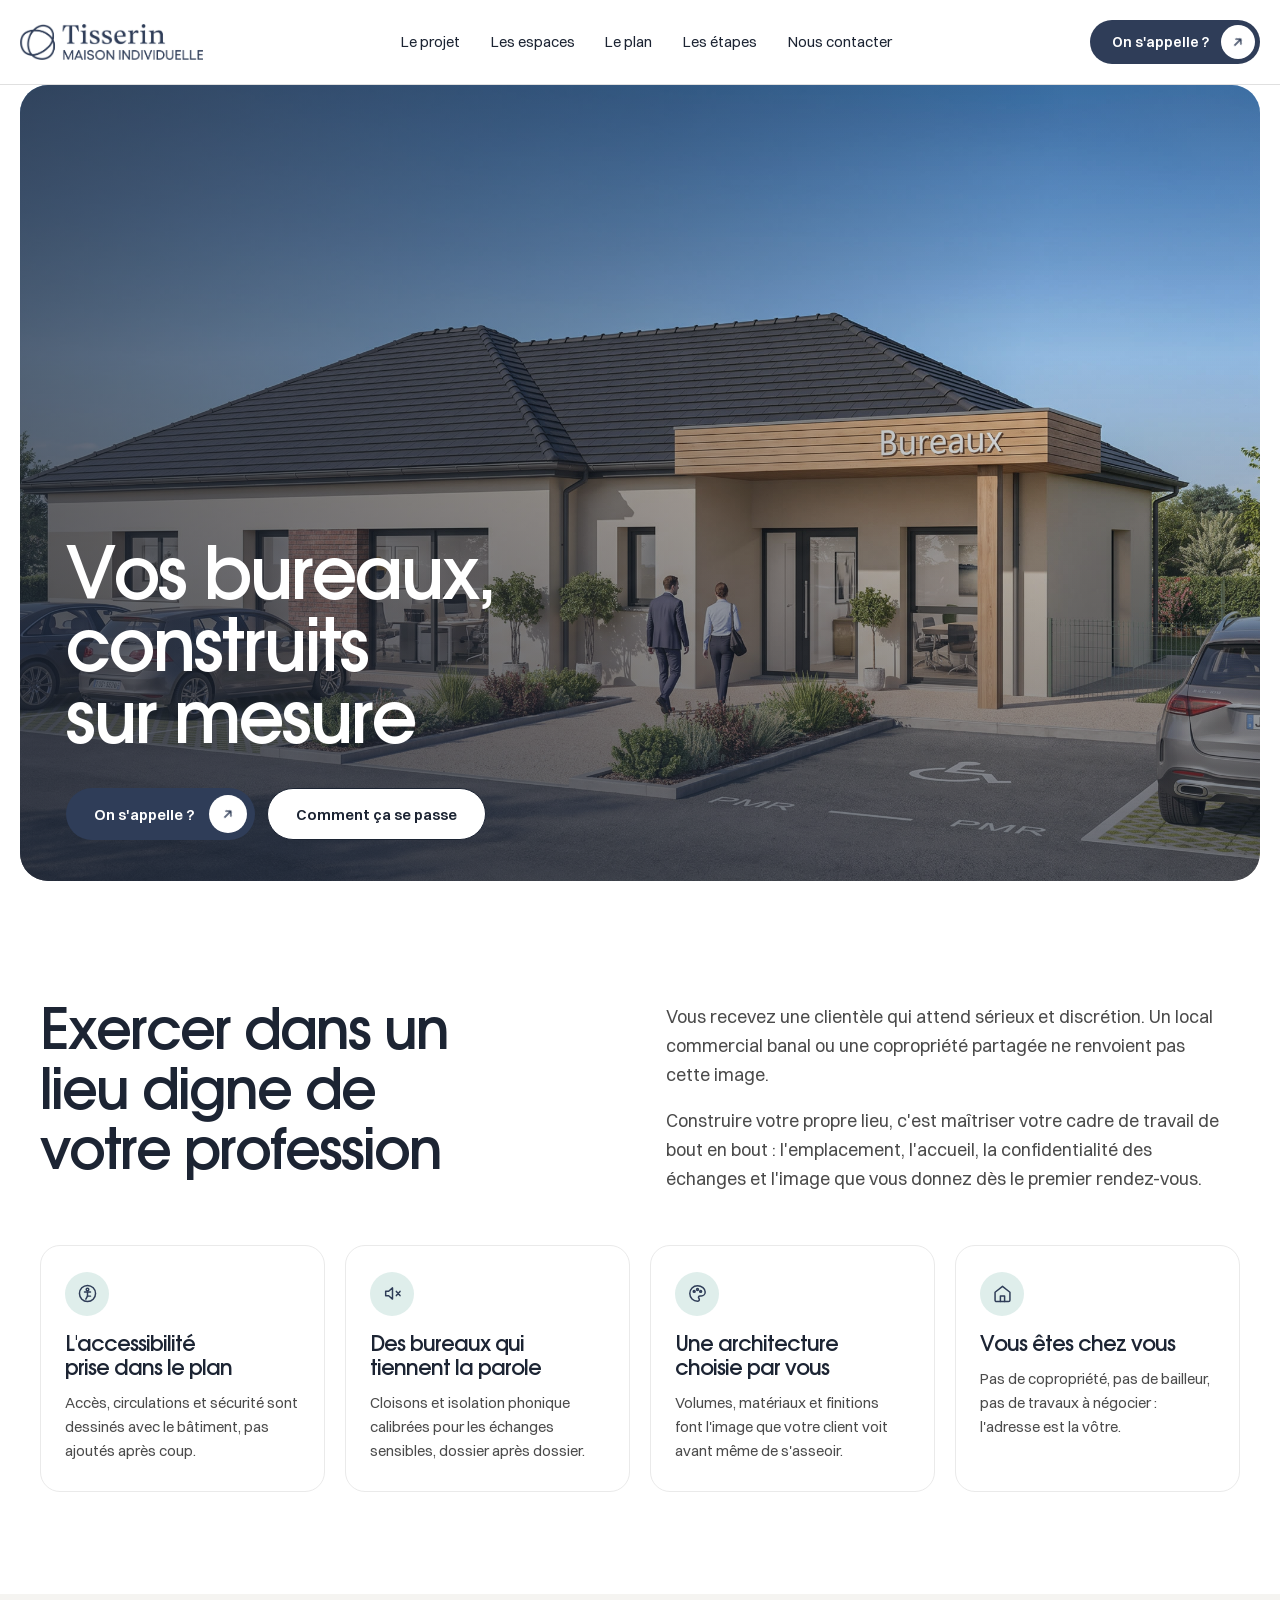
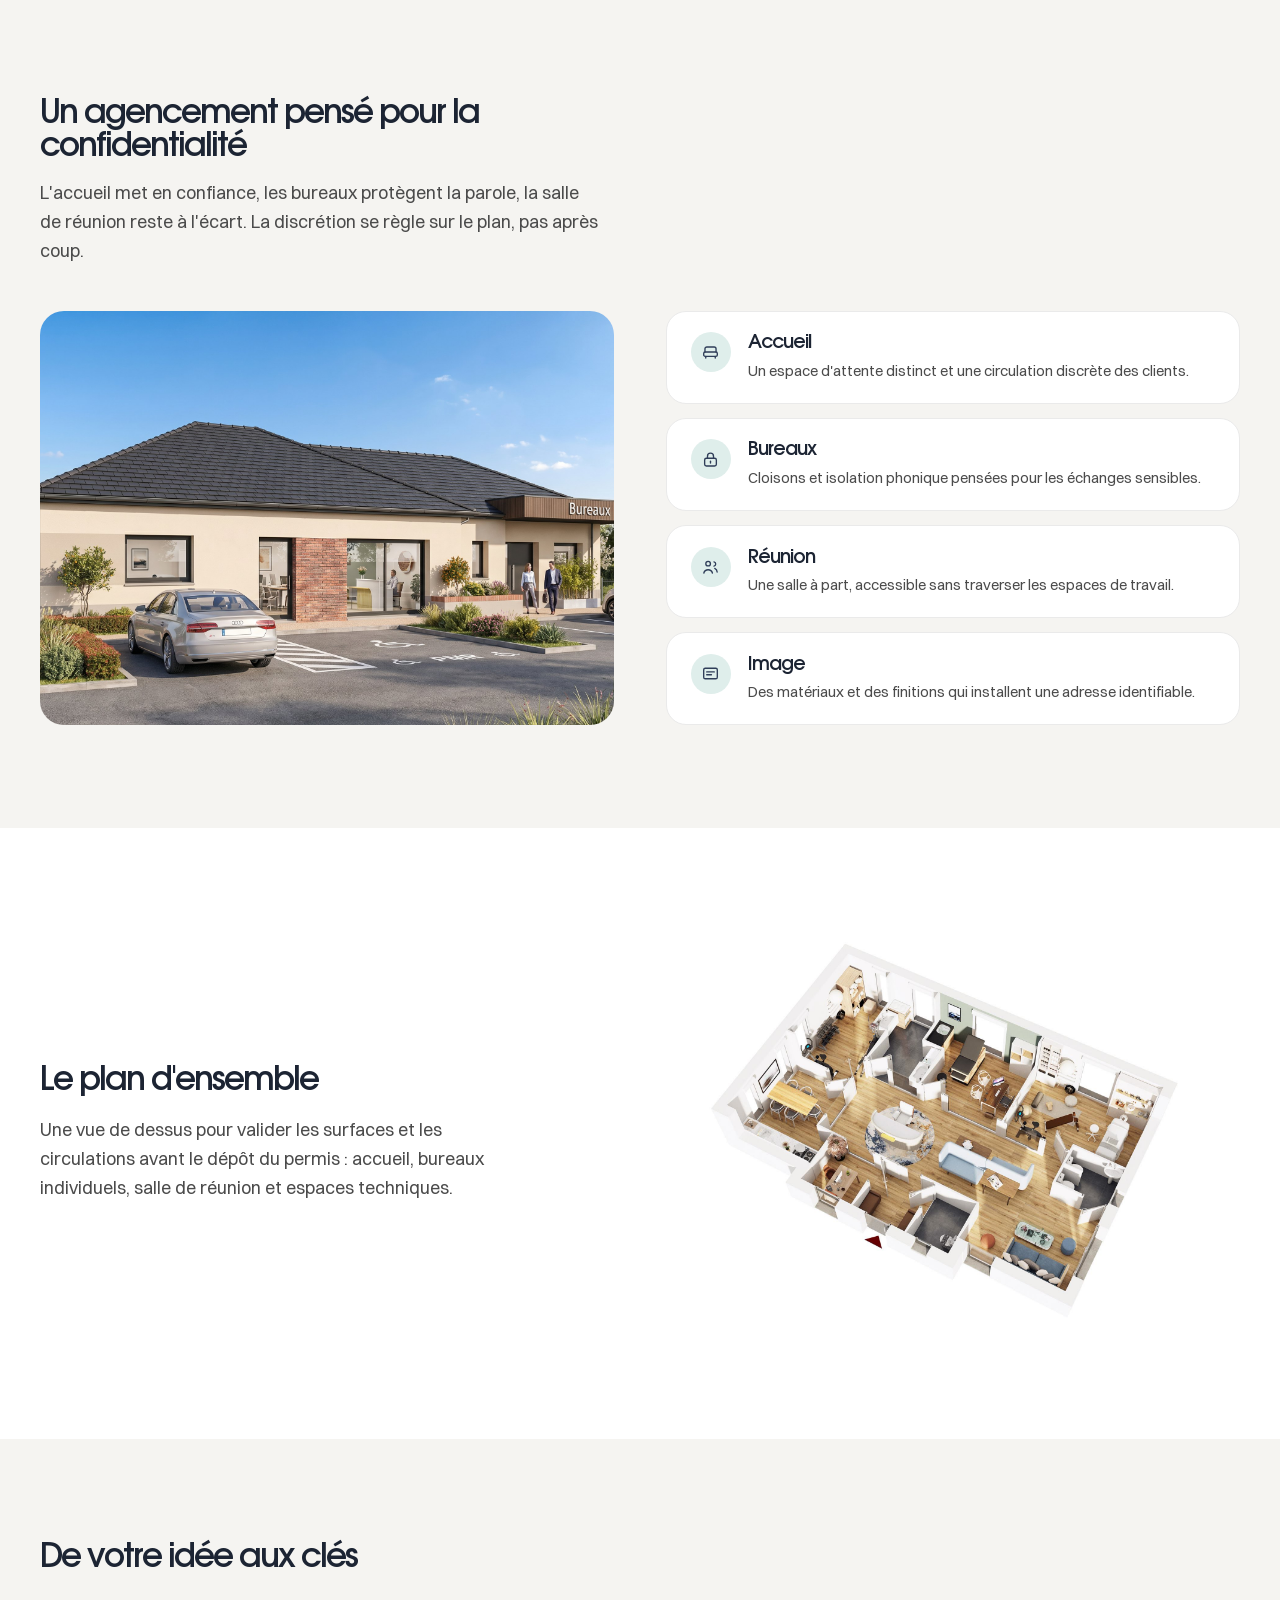
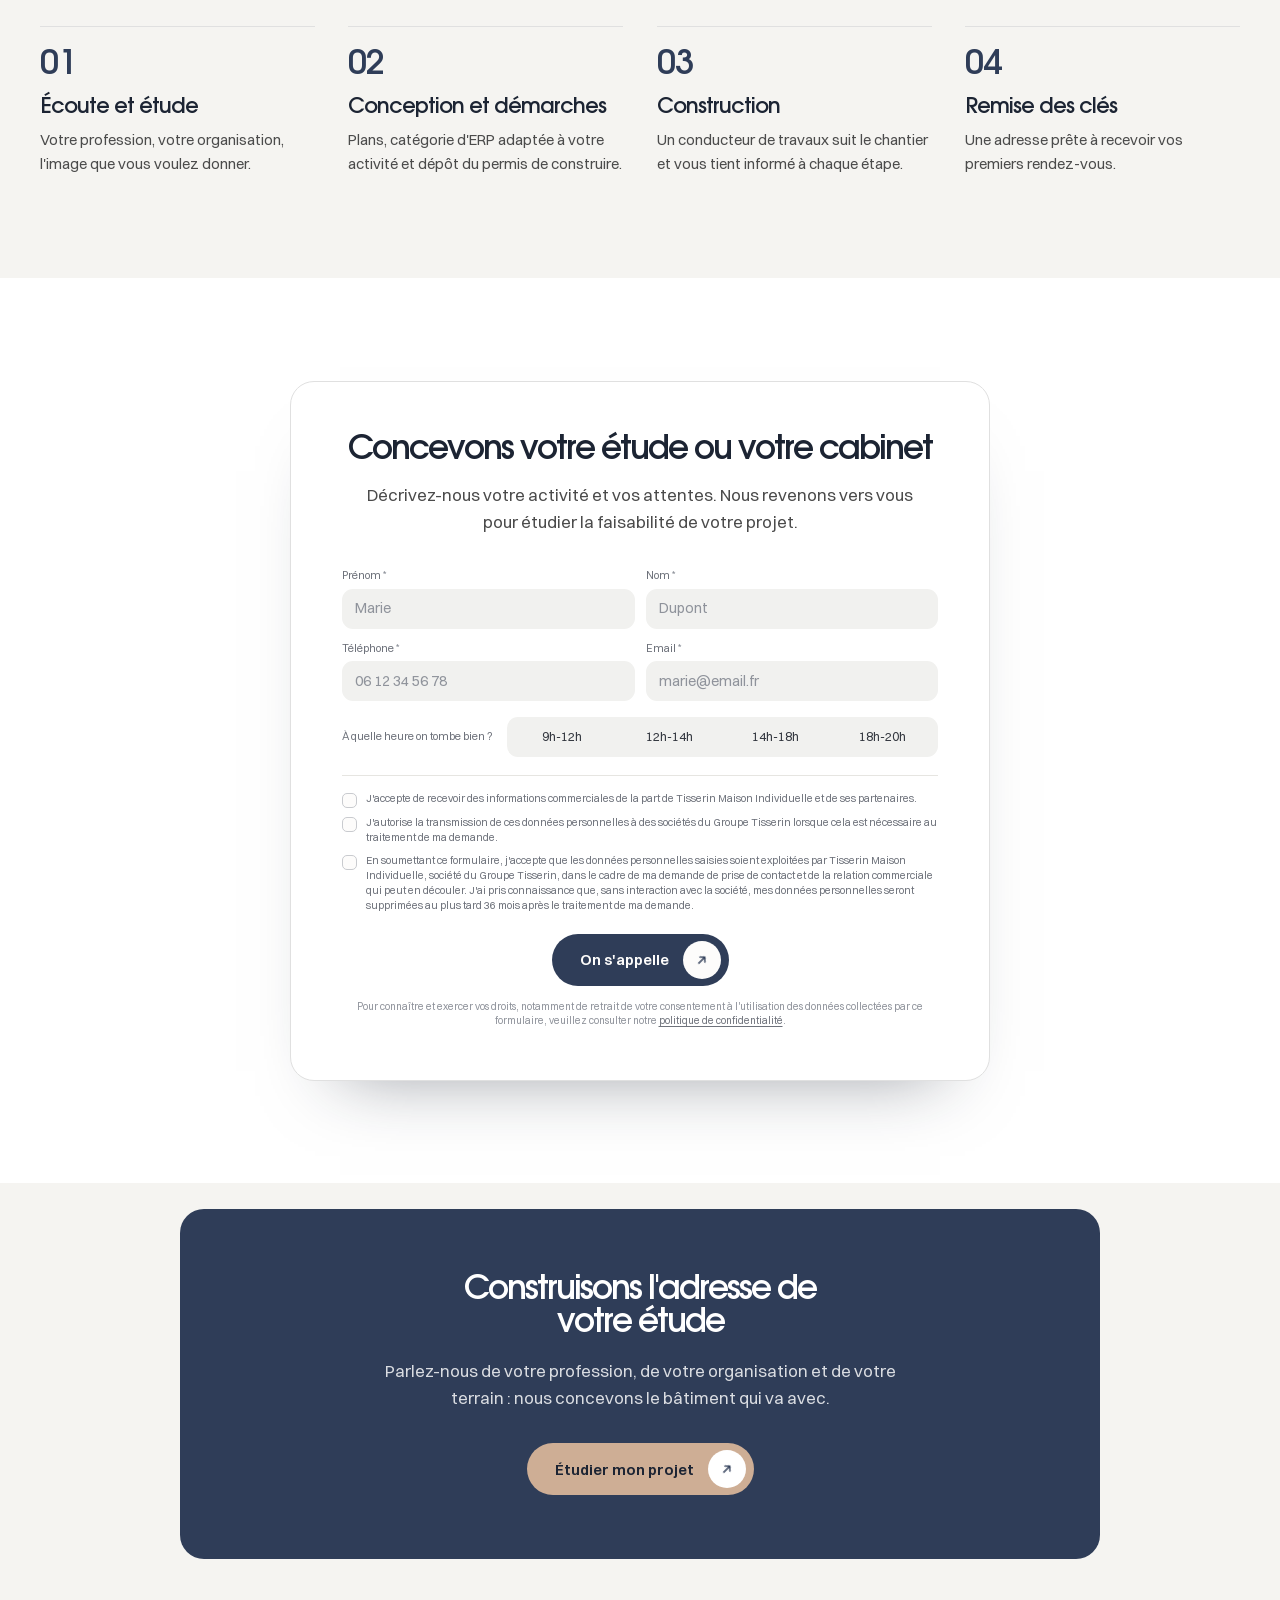
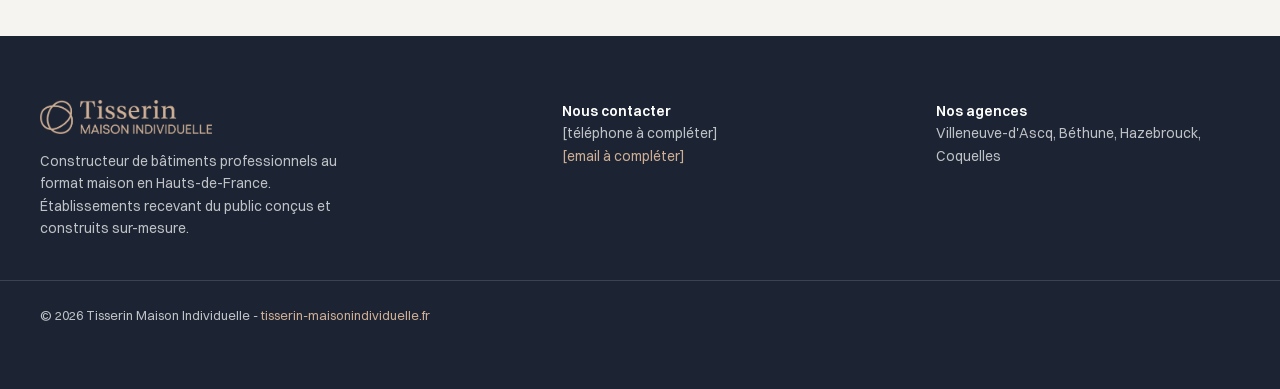
==== commit e557ec83: "Titre du hero professions reglementees : Vos bureaux, construits sur mesure Remplace « Une adresse a" ====
--- a/professions-reglementees.html
+++ b/professions-reglementees.html
@@ -37,7 +37,7 @@
         <img src="assets/bureau-exterieur.jpg" alt="Bâtiment de bureaux au format maison, entrée et stationnement accessible" fetchpriority="high">
       </div>
       <div class="hero-txt">
-        <h1>Une adresse à la hauteur de votre étude</h1>
+        <h1>Vos bureaux, construits sur mesure</h1>
       </div>
       <div class="hero-actions">
         <a class="btn btn--navy" href="#contact"><span class="btn-txt">On s'appelle ?</span><span class="btn-rond"><span class="btn-icon-wrap"><span class="btn-icon"><svg viewBox="0 0 24 24" fill="none" stroke="currentColor" stroke-width="2.2" stroke-linecap="round" stroke-linejoin="round" aria-hidden="true"><path d="M4 12h15M13 6l6 6-6 6"/></svg></span><span class="btn-icon-hover"><svg viewBox="0 0 24 24" fill="none" stroke="currentColor" stroke-width="2.2" stroke-linecap="round" stroke-linejoin="round" aria-hidden="true"><path d="M4 12h15M13 6l6 6-6 6"/></svg></span></span></span></a>
